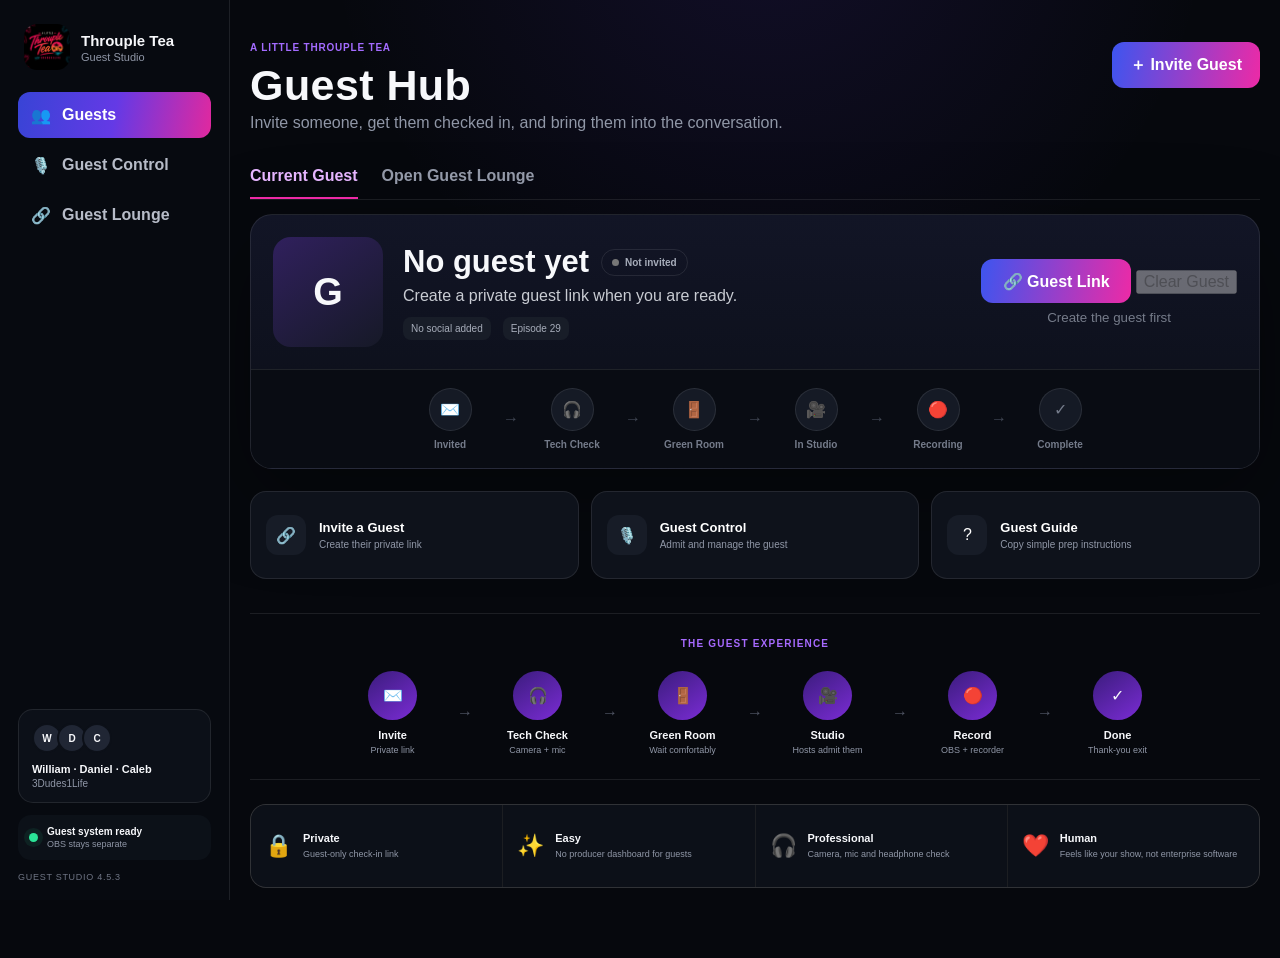
==== index.html @ 2299c1af "Add files via upload" ====
<!doctype html>
<html lang="en">
<head>
  <meta charset="utf-8">
  <meta name="viewport" content="width=device-width,initial-scale=1,viewport-fit=cover">
  <meta name="theme-color" content="#06080d">
  <meta name="robots" content="noindex,nofollow,noarchive">
  <title>Throuple Tea Guest Hub 4.5.3</title>
  <link rel="stylesheet" href="guest-hub.css?v=4.5.3">
</head>
<body>
  <main class="app-shell">
    <aside class="sidebar">
      <div class="brand">
        <img src="assets/podcast-artwork.jpg" alt="A Little Throuple Tea">
        <div><strong>Throuple Tea</strong><span>Guest Studio</span></div>
      </div>

      <nav>
        <button class="active" data-tab="guests"><span>👥</span>Guests</button>
        <a href="host.html" id="sidebarGuestControl"><span>🎙️</span>Guest Control</a>
        <a href="guest.html" target="_blank" rel="noopener"><span>🔗</span>Guest Lounge</a>
      </nav>

      <div class="sidebar-bottom">
        <div class="hosts">
          <div class="host-dots"><span>W</span><span>D</span><span>C</span></div>
          <strong>William · Daniel · Caleb</strong>
          <small>3Dudes1Life</small>
        </div>
        <div class="ready-chip"><i></i><span><b>Guest system ready</b><small>OBS stays separate</small></span></div>
        <div class="version">Guest Studio 4.5.3</div>
      </div>
    </aside>

    <section class="content">
      <header class="page-top">
        <div>
          <div class="eyebrow">A Little Throuple Tea</div>
          <h1>Guest Hub</h1>
          <p>Invite someone, get them checked in, and bring them into the conversation.</p>
        </div>
        <button class="primary" id="inviteGuest">＋ Invite Guest</button>
      </header>

      <div class="tabs">
        <button class="active">Current Guest</button>
        <button id="openGuestLounge">Open Guest Lounge</button>
      </div>

      <section class="guest-card" id="guestCard">
        <div class="guest-main">
          <div class="guest-avatar" id="guestAvatar">G</div>
          <div class="guest-copy">
            <div class="guest-headline">
              <h2 id="guestName">No guest yet</h2>
              <span class="status invited" id="guestStatus"><i></i>Not invited</span>
            </div>
            <p id="guestRole">Create a private guest link when you are ready.</p>
            <div class="guest-meta">
              <span id="guestSocial">No social added</span>
              <span id="episodeLabel">Episode —</span>
            </div>
          </div>
          <div class="guest-actions">
            <button class="gradient" id="copyGuestLink">🔗 Guest Link</button>
            <button class="clear-guest" id="clearGuest" disabled>Clear Guest</button>
            <small id="guestLinkHint">Create the guest first</small>
          </div>
        </div>

        <div class="journey">
          <div class="journey-step" data-step="invited"><i>✉️</i><b>Invited</b></div>
          <span>→</span>
          <div class="journey-step" data-step="tech"><i>🎧</i><b>Tech Check</b></div>
          <span>→</span>
          <div class="journey-step" data-step="waiting"><i>🚪</i><b>Green Room</b></div>
          <span>→</span>
          <div class="journey-step" data-step="admitted"><i>🎥</i><b>In Studio</b></div>
          <span>→</span>
          <div class="journey-step" data-step="recording"><i>🔴</i><b>Recording</b></div>
          <span>→</span>
          <div class="journey-step" data-step="complete"><i>✓</i><b>Complete</b></div>
        </div>
      </section>

      <section class="quick-grid">
        <button class="quick-card" id="quickInvite"><i>🔗</i><span><b>Invite a Guest</b><small>Create their private link</small></span></button>
        <a class="quick-card" href="host.html" id="quickGuestControl"><i>🎙️</i><span><b>Guest Control</b><small>Admit and manage the guest</small></span></a>
        <button class="quick-card" id="copyGuide"><i>?</i><span><b>Guest Guide</b><small>Copy simple prep instructions</small></span></button>
      </section>

      <section class="experience">
        <div class="section-title">The guest experience</div>
        <div class="experience-row">
          <div><i>✉️</i><b>Invite</b><span>Private link</span></div>
          <em>→</em>
          <div><i>🎧</i><b>Tech Check</b><span>Camera + mic</span></div>
          <em>→</em>
          <div><i>🚪</i><b>Green Room</b><span>Wait comfortably</span></div>
          <em>→</em>
          <div><i>🎥</i><b>Studio</b><span>Hosts admit them</span></div>
          <em>→</em>
          <div><i>🔴</i><b>Record</b><span>OBS + recorder</span></div>
          <em>→</em>
          <div><i>✓</i><b>Done</b><span>Thank-you exit</span></div>
        </div>
      </section>

      <section class="value-row">
        <div><i>🔒</i><span><b>Private</b><small>Guest-only check-in link</small></span></div>
        <div><i>✨</i><span><b>Easy</b><small>No producer dashboard for guests</small></span></div>
        <div><i>🎧</i><span><b>Professional</b><small>Camera, mic and headphone check</small></span></div>
        <div><i>❤️</i><span><b>Human</b><small>Feels like your show, not enterprise software</small></span></div>
      </section>
    </section>
  </main>

  <dialog id="inviteDialog">
    <form method="dialog" class="dialog-card" id="inviteForm">
      <div class="dialog-head">
        <div><div class="eyebrow">Private invitation</div><h2>Invite a guest</h2><p>This builds the link they will use for check-in.</p></div>
        <button class="icon-close" value="cancel" aria-label="Close">×</button>
      </div>
      <div class="form-grid">
        <label><span>Name</span><input id="inviteName" required></label>
        <label><span>Pronouns</span><input id="invitePronouns" placeholder="Optional"></label>
        <label><span>Title / what they do</span><input id="inviteTitle"></label>
        <label><span>Social handle</span><input id="inviteSocial" placeholder="@handle"></label>
        <label class="full"><span>What should we promote?</span><textarea id="invitePromo"></textarea></label>
        <label><span>Season</span><input id="inviteSeason"></label>
        <label><span>Episode</span><input id="inviteEpisode"></label>
        <label class="full"><span>Episode title</span><input id="inviteEpisodeTitle"></label>
      </div>
      <div class="dialog-actions">
        <button value="cancel">Cancel</button>
        <button class="primary" id="saveInvite" value="default">Create Guest Link</button>
      </div>
    </form>
  </dialog>

  <div class="toast" id="toast"></div>
  <script src="shared-state.js"></script><script src="live-guest-config.js?v=4.5.3"></script><script src="live-guest.js?v=4.5.3"></script>
  <script src="guest-hub.js?v=4.5.3"></script>
</body>
</html>
---- guest-hub.css ----
:root{
  --bg:#06080d;--panel:#0e121b;--panel2:#121725;--line:rgba(255,255,255,.09);
  --text:#f7f8fb;--muted:#9097a7;--pink:#ed2aa6;--purple:#693cf1;--teal:#5be1cf;--green:#2be497;--red:#ff6266
}
*{box-sizing:border-box}
html,body{margin:0;min-height:100%;background:var(--bg);color:var(--text);font-family:-apple-system,BlinkMacSystemFont,"SF Pro Display","Helvetica Neue",Arial,sans-serif}
button,a,input,textarea{font:inherit}
body{background:radial-gradient(circle at 60% -10%,rgba(105,60,241,.12),transparent 34%),#06080d}
.app-shell{display:grid;grid-template-columns:230px minmax(0,1fr);min-height:100vh}
.sidebar{position:sticky;top:0;height:100vh;padding:24px 18px 18px;border-right:1px solid var(--line);background:#070a10;display:flex;flex-direction:column}
.brand{display:flex;gap:11px;align-items:center;padding:0 6px 22px}.brand img{width:46px;height:46px;border-radius:13px}.brand strong,.brand span{display:block}.brand strong{font-size:15px}.brand span{margin-top:2px;color:var(--muted);font-size:11px}
nav{display:grid;gap:4px}nav a,nav button{display:flex;align-items:center;gap:11px;min-height:46px;padding:0 13px;border:0;border-radius:12px;background:none;color:#b7bcc8;text-decoration:none;text-align:left;font-weight:650;cursor:pointer}nav .active{background:linear-gradient(100deg,rgba(61,74,235,.9),rgba(105,60,241,.95),rgba(237,42,166,.95));color:#fff}
.sidebar-bottom{margin-top:auto;display:grid;gap:12px}.hosts{padding:13px;border:1px solid var(--line);border-radius:15px;background:#0c1018}.host-dots{display:flex;margin-bottom:10px}.host-dots span{display:grid;place-items:center;width:30px;height:30px;margin-right:-5px;border:2px solid #0c1018;border-radius:50%;background:#202634;font-size:10px;font-weight:800}.hosts strong,.hosts small{display:block}.hosts strong{font-size:11px}.hosts small{margin-top:3px;color:var(--muted);font-size:10px}.ready-chip{display:flex;gap:9px;align-items:center;padding:11px;border-radius:13px;background:#0c1118}.ready-chip i{width:9px;height:9px;border-radius:50%;background:var(--green);box-shadow:0 0 0 5px rgba(43,228,151,.08)}.ready-chip b,.ready-chip small{display:block}.ready-chip b{font-size:10px}.ready-chip small{margin-top:2px;color:var(--muted);font-size:9px}.version{color:#6f7584;font-size:9px;text-transform:uppercase;letter-spacing:.08em}
.content{width:min(1120px,calc(100% - 40px));margin:0 auto;padding:42px 0 70px}.page-top{display:flex;justify-content:space-between;gap:20px;align-items:flex-start}.eyebrow{color:#a36bff;font-size:10px;font-weight:900;letter-spacing:.08em;text-transform:uppercase}.page-top h1{margin:8px 0 4px;font-size:43px;letter-spacing:.01em}.page-top p{margin:0;color:var(--muted)}.primary,.gradient{border:0;border-radius:12px;background:linear-gradient(100deg,#3d55ef,#ed2aa6);color:white;font-weight:760;cursor:pointer}.page-top .primary{min-height:46px;padding:0 18px}
.tabs{display:flex;gap:24px;margin:35px 0 14px;border-bottom:1px solid var(--line)}.tabs button{padding:0 0 12px;border:0;border-bottom:2px solid transparent;background:none;color:#9399a8;font-weight:680}.tabs button.active{border-color:var(--pink);color:#e6b5ff}
.guest-card{border:1px solid var(--line);border-radius:22px;background:linear-gradient(180deg,#121526,#0b0e17);box-shadow:0 28px 90px rgba(0,0,0,.35);overflow:hidden}.guest-main{display:grid;grid-template-columns:110px minmax(0,1fr) auto;gap:20px;align-items:center;padding:22px}.guest-avatar{display:grid;place-items:center;width:110px;height:110px;border-radius:18px;background:linear-gradient(145deg,#30205d,#161927);font-size:38px;font-weight:800}.guest-headline{display:flex;gap:12px;align-items:center}.guest-headline h2{margin:0;font-size:31px}.status{display:inline-flex;gap:6px;align-items:center;padding:7px 10px;border:1px solid var(--line);border-radius:999px;font-size:10px;font-weight:800;color:#a7adba}.status i{width:7px;height:7px;border-radius:50%;background:#777}.status.ready i,.status.waiting i,.status.admitted i{background:var(--green)}.status.recording i{background:var(--red)}.guest-copy p{margin:7px 0 12px;color:#c9ccd3}.guest-meta{display:flex;gap:12px;flex-wrap:wrap}.guest-meta span{padding:6px 8px;border-radius:8px;background:#181d28;color:#a7adba;font-size:10px}.guest-actions{text-align:center}.guest-actions .gradient{min-width:150px;min-height:44px;padding:0 15px}.guest-actions small{display:block;margin-top:7px;color:#767c8a}
.journey{display:flex;align-items:center;justify-content:center;gap:9px;padding:18px 16px;border-top:1px solid var(--line);background:#090c13}.journey-step{min-width:88px;text-align:center;color:#747b8a}.journey-step i,.journey-step b{display:block}.journey-step i{display:grid;place-items:center;width:43px;height:43px;margin:0 auto 8px;border:1px solid var(--line);border-radius:50%;background:#151a25;font-style:normal}.journey-step b{font-size:10px}.journey-step.active{color:white}.journey-step.active i{border-color:#c438ef;background:rgba(196,56,239,.13);box-shadow:0 0 25px rgba(196,56,239,.18)}.journey-step.done{color:#ac72ee}.journey>span{color:#424855}
.quick-grid{display:grid;grid-template-columns:repeat(3,1fr);gap:12px;margin-top:22px}.quick-card{display:flex;gap:13px;align-items:center;min-height:88px;padding:15px;border:1px solid var(--line);border-radius:16px;background:#0e121b;color:white;text-decoration:none;text-align:left;cursor:pointer}.quick-card i{display:grid;place-items:center;width:40px;height:40px;border-radius:12px;background:#171c27;font-style:normal}.quick-card b,.quick-card small{display:block}.quick-card b{font-size:13px}.quick-card small{margin-top:4px;color:var(--muted);font-size:10px}
.experience{margin-top:34px;padding:24px 14px;border-top:1px solid var(--line);border-bottom:1px solid var(--line)}.section-title{text-align:center;color:#a76aff;font-size:10px;font-weight:900;letter-spacing:.12em;text-transform:uppercase}.experience-row{display:flex;align-items:center;justify-content:center;gap:12px;margin-top:22px}.experience-row>div{min-width:105px;text-align:center}.experience-row i{display:grid;place-items:center;width:49px;height:49px;margin:0 auto 9px;border-radius:50%;background:linear-gradient(145deg,#3b1c7d,#7a2cd4);font-style:normal}.experience-row b,.experience-row span{display:block}.experience-row b{font-size:11px}.experience-row span{margin-top:4px;color:var(--muted);font-size:9px}.experience-row em{color:#515665;font-style:normal}
.value-row{display:grid;grid-template-columns:repeat(4,1fr);gap:1px;margin-top:24px;border:1px solid var(--line);border-radius:16px;overflow:hidden;background:var(--line)}.value-row>div{display:flex;gap:11px;align-items:center;min-height:82px;padding:14px;background:#0c1018}.value-row i{font-style:normal;font-size:22px}.value-row b,.value-row small{display:block}.value-row b{font-size:11px}.value-row small{margin-top:4px;color:var(--muted);font-size:9px;line-height:1.4}
dialog{width:min(700px,calc(100% - 24px));padding:0;border:1px solid var(--line);border-radius:20px;background:#0d1119;color:white;box-shadow:0 40px 130px rgba(0,0,0,.65)}dialog::backdrop{background:rgba(0,0,0,.72);backdrop-filter:blur(14px)}.dialog-card{padding:22px}.dialog-head{display:flex;justify-content:space-between}.dialog-head h2{margin:7px 0 4px;font-size:26px}.dialog-head p{margin:0;color:var(--muted);font-size:11px}.icon-close{width:36px;height:36px;border:1px solid var(--line);border-radius:50%;background:#171b24;color:white}.form-grid{display:grid;grid-template-columns:1fr 1fr;gap:12px;margin-top:20px}.form-grid label{display:grid;gap:6px}.form-grid span{color:#969cab;font-size:9px;font-weight:800;text-transform:uppercase}.form-grid input,.form-grid textarea{width:100%;padding:11px;border:1px solid var(--line);border-radius:11px;background:#080b11;color:white}.form-grid textarea{min-height:78px}.form-grid .full{grid-column:1/-1}.dialog-actions{display:flex;justify-content:flex-end;gap:8px;margin-top:18px}.dialog-actions button{min-height:40px;padding:0 14px;border:1px solid var(--line);border-radius:10px;background:#181d27;color:white}.dialog-actions .primary{border:0}
.toast{position:fixed;right:18px;bottom:18px;padding:11px 13px;border-radius:12px;background:white;color:#111;font-size:11px;font-weight:800;opacity:0;transform:translateY(8px);transition:.2s}.toast.show{opacity:1;transform:none}
@media(max-width:900px){.app-shell{grid-template-columns:1fr}.sidebar{position:static;width:100%;height:auto;display:block}.sidebar nav{display:flex;overflow:auto}.sidebar-bottom{display:none}.content{width:min(100% - 24px,1120px);padding-top:24px}.guest-main{grid-template-columns:80px 1fr}.guest-avatar{width:80px;height:80px}.guest-actions{grid-column:1/-1}.journey{overflow:auto;justify-content:flex-start}.quick-grid,.value-row{grid-template-columns:1fr 1fr}.experience-row{overflow:auto;justify-content:flex-start}}
@media(max-width:560px){.page-top{flex-direction:column}.page-top h1{font-size:36px}.guest-main{grid-template-columns:1fr;text-align:center}.guest-avatar{margin:auto}.guest-headline{justify-content:center;flex-wrap:wrap}.guest-meta{justify-content:center}.quick-grid,.value-row,.form-grid{grid-template-columns:1fr}.form-grid .full{grid-column:auto}}
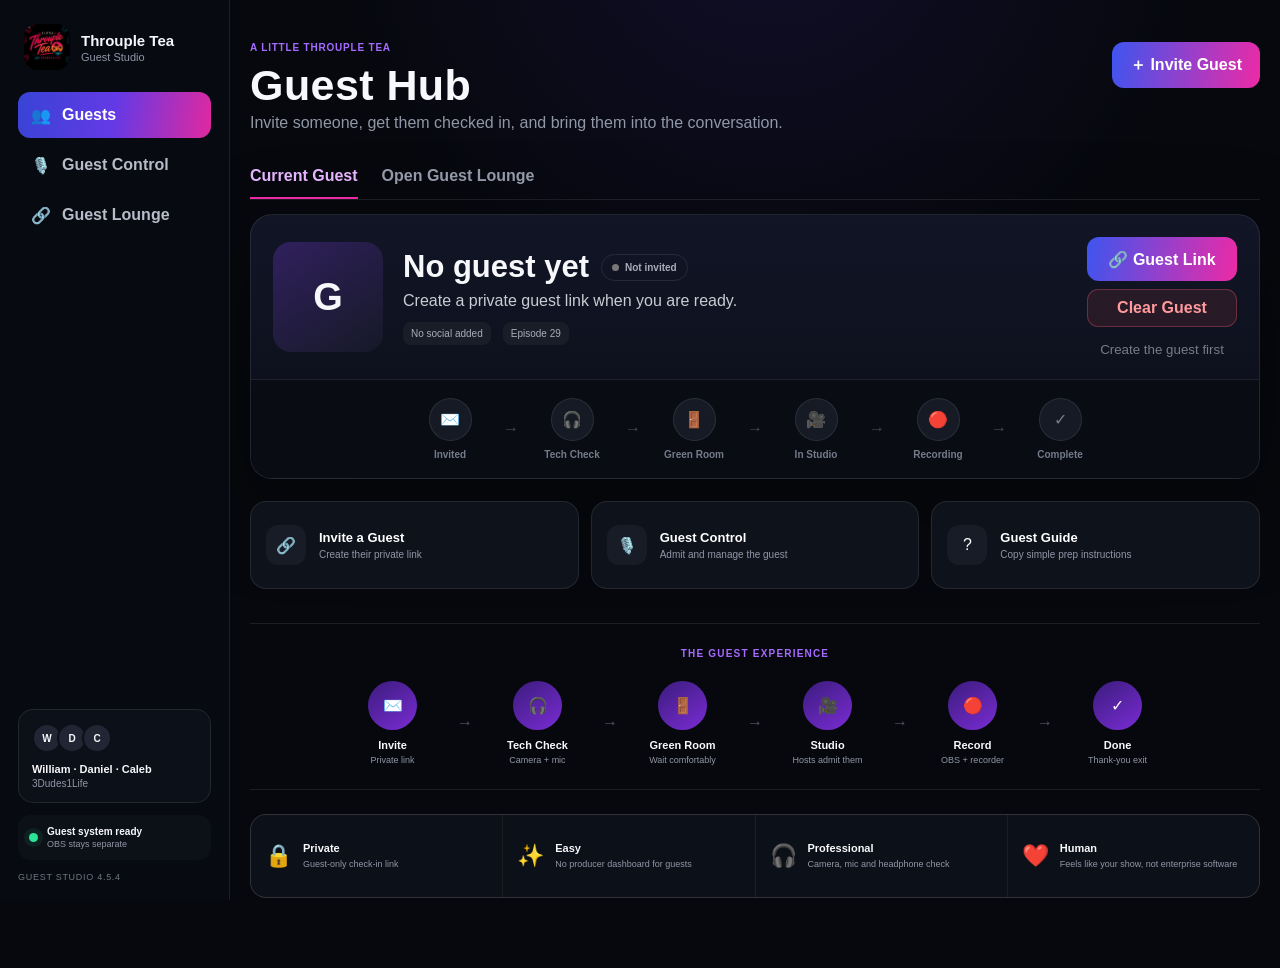
==== commit 3f8c2aef: "Add files via upload" ====
--- a/index.html
+++ b/index.html
@@ -5,8 +5,8 @@
   <meta name="viewport" content="width=device-width,initial-scale=1,viewport-fit=cover">
   <meta name="theme-color" content="#06080d">
   <meta name="robots" content="noindex,nofollow,noarchive">
-  <title>Throuple Tea Guest Hub 4.5.3</title>
-  <link rel="stylesheet" href="guest-hub.css?v=4.5.3">
+  <title>Throuple Tea Guest Hub 4.5.4</title>
+  <link rel="stylesheet" href="guest-hub.css?v=4.5.4">
 </head>
 <body>
   <main class="app-shell">
@@ -29,7 +29,7 @@
           <small>3Dudes1Life</small>
         </div>
         <div class="ready-chip"><i></i><span><b>Guest system ready</b><small>OBS stays separate</small></span></div>
-        <div class="version">Guest Studio 4.5.3</div>
+        <div class="version">Guest Studio 4.5.4</div>
       </div>
     </aside>
 
@@ -64,7 +64,7 @@
           </div>
           <div class="guest-actions">
             <button class="gradient" id="copyGuestLink">🔗 Guest Link</button>
-            <button class="clear-guest" id="clearGuest" disabled>Clear Guest</button>
+            <button class="clear-guest" id="clearGuest">Clear Guest</button>
             <small id="guestLinkHint">Create the guest first</small>
           </div>
         </div>
@@ -141,6 +141,6 @@
 
   <div class="toast" id="toast"></div>
   <script src="shared-state.js"></script><script src="live-guest-config.js?v=4.5.3"></script><script src="live-guest.js?v=4.5.3"></script>
-  <script src="guest-hub.js?v=4.5.3"></script>
+  <script src="guest-hub.js?v=4.5.4"></script>
 </body>
 </html>
--- a/guest-hub.css
+++ b/guest-hub.css
@@ -23,3 +23,39 @@
 .toast{position:fixed;right:18px;bottom:18px;padding:11px 13px;border-radius:12px;background:white;color:#111;font-size:11px;font-weight:800;opacity:0;transform:translateY(8px);transition:.2s}.toast.show{opacity:1;transform:none}
 @media(max-width:900px){.app-shell{grid-template-columns:1fr}.sidebar{position:static;width:100%;height:auto;display:block}.sidebar nav{display:flex;overflow:auto}.sidebar-bottom{display:none}.content{width:min(100% - 24px,1120px);padding-top:24px}.guest-main{grid-template-columns:80px 1fr}.guest-avatar{width:80px;height:80px}.guest-actions{grid-column:1/-1}.journey{overflow:auto;justify-content:flex-start}.quick-grid,.value-row{grid-template-columns:1fr 1fr}.experience-row{overflow:auto;justify-content:flex-start}}
 @media(max-width:560px){.page-top{flex-direction:column}.page-top h1{font-size:36px}.guest-main{grid-template-columns:1fr;text-align:center}.guest-avatar{margin:auto}.guest-headline{justify-content:center;flex-wrap:wrap}.guest-meta{justify-content:center}.quick-grid,.value-row,.form-grid{grid-template-columns:1fr}.form-grid .full{grid-column:auto}}
+
+.guest-actions{
+  display:grid;
+  gap:8px;
+  justify-items:stretch;
+}
+.guest-actions .clear-guest{
+  min-width:150px;
+  min-height:38px;
+  padding:0 14px;
+  border:1px solid rgba(255,98,102,.22);
+  border-radius:11px;
+  background:rgba(255,98,102,.07);
+  color:#ff9a9d;
+  font-weight:740;
+  cursor:pointer;
+}
+.guest-actions .clear-guest:hover:not(:disabled){
+  background:rgba(255,98,102,.13);
+}
+.guest-actions .clear-guest:disabled{
+  opacity:.35;
+  cursor:not-allowed;
+}
+
+/* 4.5.4 Clear Guest reliability */
+.guest-actions .clear-guest{
+  opacity:1!important;
+  cursor:pointer!important;
+  color:#ff9a9d!important;
+  border-color:rgba(255,98,102,.30)!important;
+  background:rgba(255,98,102,.10)!important;
+}
+.guest-actions .clear-guest:hover{
+  background:rgba(255,98,102,.18)!important;
+}
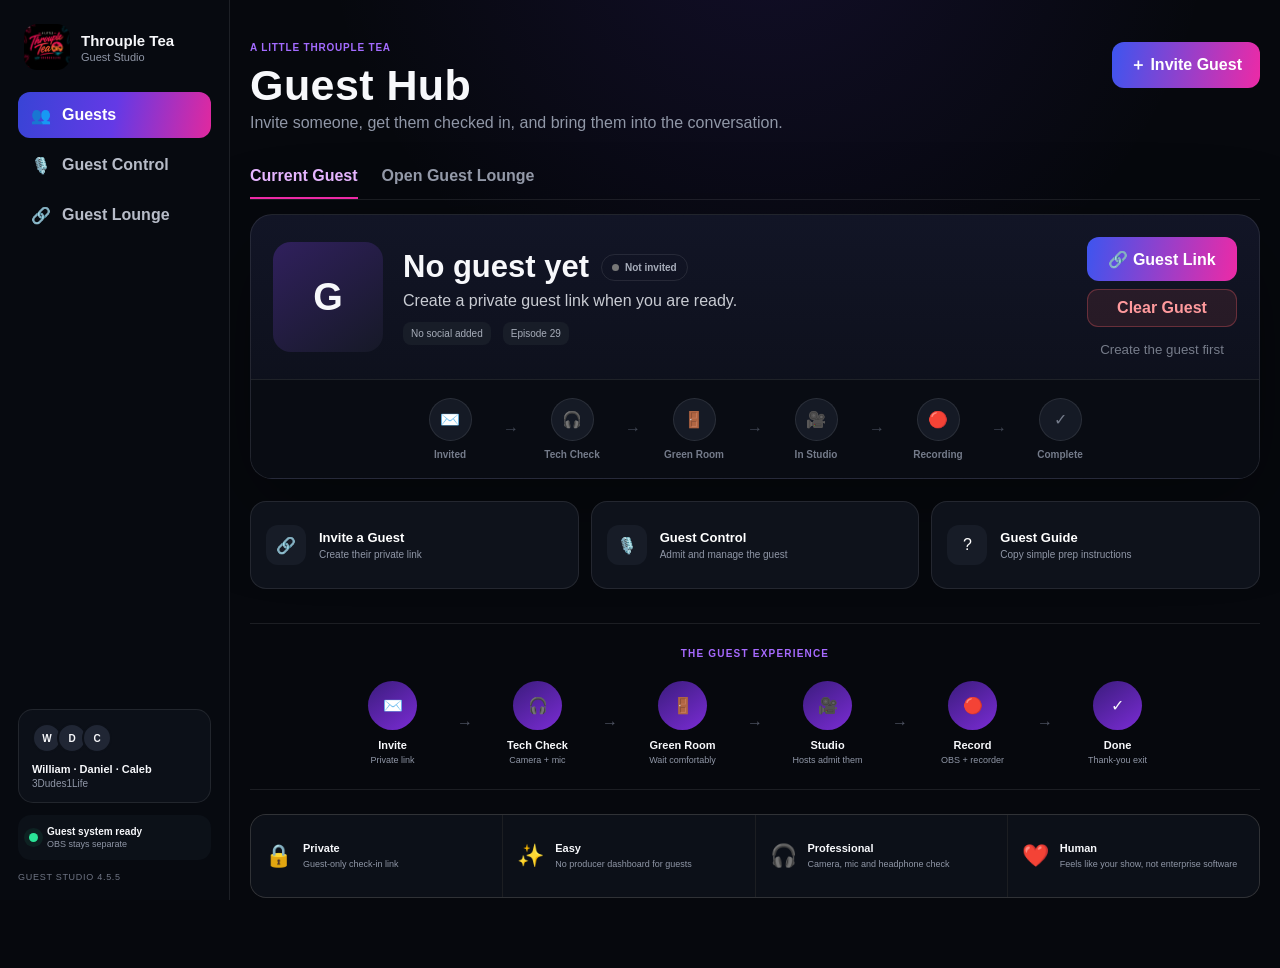
==== commit c1ee3f00: "Add files via upload" ====
--- a/index.html
+++ b/index.html
@@ -5,8 +5,8 @@
   <meta name="viewport" content="width=device-width,initial-scale=1,viewport-fit=cover">
   <meta name="theme-color" content="#06080d">
   <meta name="robots" content="noindex,nofollow,noarchive">
-  <title>Throuple Tea Guest Hub 4.5.4</title>
-  <link rel="stylesheet" href="guest-hub.css?v=4.5.4">
+  <title>Throuple Tea Guest Hub 4.5.5</title>
+  <link rel="stylesheet" href="guest-hub.css?v=4.5.5">
 </head>
 <body>
   <main class="app-shell">
@@ -29,7 +29,7 @@
           <small>3Dudes1Life</small>
         </div>
         <div class="ready-chip"><i></i><span><b>Guest system ready</b><small>OBS stays separate</small></span></div>
-        <div class="version">Guest Studio 4.5.4</div>
+        <div class="version">Guest Studio 4.5.5</div>
       </div>
     </aside>
 
@@ -47,6 +47,16 @@
         <button class="active">Current Guest</button>
         <button id="openGuestLounge">Open Guest Lounge</button>
       </div>
+
+      <button class="green-room-alert" id="greenRoomAlert" hidden>
+        <span class="green-room-beacon"><i></i><i></i><i></i></span>
+        <span class="green-room-alert-copy">
+          <small>Guest waiting</small>
+          <strong id="greenRoomAlertName">Your guest is in the Green Room</strong>
+          <em>Open Guest Control now</em>
+        </span>
+        <span class="green-room-arrow">→</span>
+      </button>
 
       <section class="guest-card" id="guestCard">
         <div class="guest-main">
@@ -86,7 +96,7 @@
 
       <section class="quick-grid">
         <button class="quick-card" id="quickInvite"><i>🔗</i><span><b>Invite a Guest</b><small>Create their private link</small></span></button>
-        <a class="quick-card" href="host.html" id="quickGuestControl"><i>🎙️</i><span><b>Guest Control</b><small>Admit and manage the guest</small></span></a>
+        <a class="quick-card guest-control-card-link" href="host.html" id="quickGuestControl"><i>🎙️</i><span><b>Guest Control</b><small>Admit and manage the guest</small></span><mark id="guestWaitingBadge" hidden>WAITING</mark></a>
         <button class="quick-card" id="copyGuide"><i>?</i><span><b>Guest Guide</b><small>Copy simple prep instructions</small></span></button>
       </section>
 
@@ -141,6 +151,6 @@
 
   <div class="toast" id="toast"></div>
   <script src="shared-state.js"></script><script src="live-guest-config.js?v=4.5.3"></script><script src="live-guest.js?v=4.5.3"></script>
-  <script src="guest-hub.js?v=4.5.4"></script>
+  <script src="guest-hub.js?v=4.5.5"></script>
 </body>
 </html>
--- a/guest-hub.css
+++ b/guest-hub.css
@@ -59,3 +59,98 @@
 .guest-actions .clear-guest:hover{
   background:rgba(255,98,102,.18)!important;
 }
+
+/* 4.5.5 — Green Room live alert */
+.green-room-alert{
+  width:100%;
+  display:grid;
+  grid-template-columns:auto 1fr auto;
+  align-items:center;
+  gap:14px;
+  margin:0 0 14px;
+  padding:14px 16px;
+  border:1px solid rgba(43,228,151,.34);
+  border-radius:16px;
+  background:
+    linear-gradient(110deg,rgba(43,228,151,.13),rgba(93,227,207,.08)),
+    #0c1218;
+  color:white;
+  text-align:left;
+  cursor:pointer;
+  box-shadow:0 0 0 1px rgba(43,228,151,.04),0 16px 45px rgba(43,228,151,.08);
+  animation:greenRoomGlow 1.4s ease-in-out infinite;
+}
+.green-room-alert[hidden]{display:none!important}
+.green-room-beacon{
+  position:relative;
+  display:grid;
+  place-items:center;
+  width:42px;
+  height:42px;
+}
+.green-room-beacon i{
+  position:absolute;
+  width:13px;
+  height:13px;
+  border-radius:50%;
+  background:#2be497;
+}
+.green-room-beacon i:nth-child(2){
+  width:27px;height:27px;background:rgba(43,228,151,.12);
+  animation:greenRoomPulse 1.2s ease-out infinite;
+}
+.green-room-beacon i:nth-child(3){
+  width:42px;height:42px;background:rgba(43,228,151,.05);
+  animation:greenRoomPulse 1.2s .18s ease-out infinite;
+}
+.green-room-alert-copy small,
+.green-room-alert-copy strong,
+.green-room-alert-copy em{display:block}
+.green-room-alert-copy small{
+  color:#6ff2bc;
+  font-size:9px;
+  font-weight:900;
+  letter-spacing:.10em;
+  text-transform:uppercase;
+}
+.green-room-alert-copy strong{
+  margin-top:3px;
+  font-size:15px;
+}
+.green-room-alert-copy em{
+  margin-top:3px;
+  color:#98a4af;
+  font-size:10px;
+  font-style:normal;
+}
+.green-room-arrow{
+  font-size:25px;
+  color:#62ebb6;
+}
+.guest-control-card-link{
+  position:relative;
+}
+.guest-control-card-link mark{
+  margin-left:auto;
+  padding:5px 7px;
+  border-radius:999px;
+  background:#2be497;
+  color:#06110f;
+  font-size:8px;
+  font-weight:950;
+  letter-spacing:.08em;
+  animation:guestBadgeBlink 1s step-end infinite;
+}
+.guest-control-card-link mark[hidden]{display:none!important}
+.guest-control-card-link.guest-waiting-now{
+  border-color:rgba(43,228,151,.42);
+  box-shadow:0 0 0 1px rgba(43,228,151,.06),0 0 30px rgba(43,228,151,.08);
+}
+@keyframes greenRoomPulse{
+  0%{transform:scale(.55);opacity:.9}
+  100%{transform:scale(1.15);opacity:0}
+}
+@keyframes greenRoomGlow{
+  50%{border-color:rgba(43,228,151,.68);box-shadow:0 0 0 1px rgba(43,228,151,.08),0 0 32px rgba(43,228,151,.13)}
+}
+@keyframes guestBadgeBlink{50%{opacity:.45}}
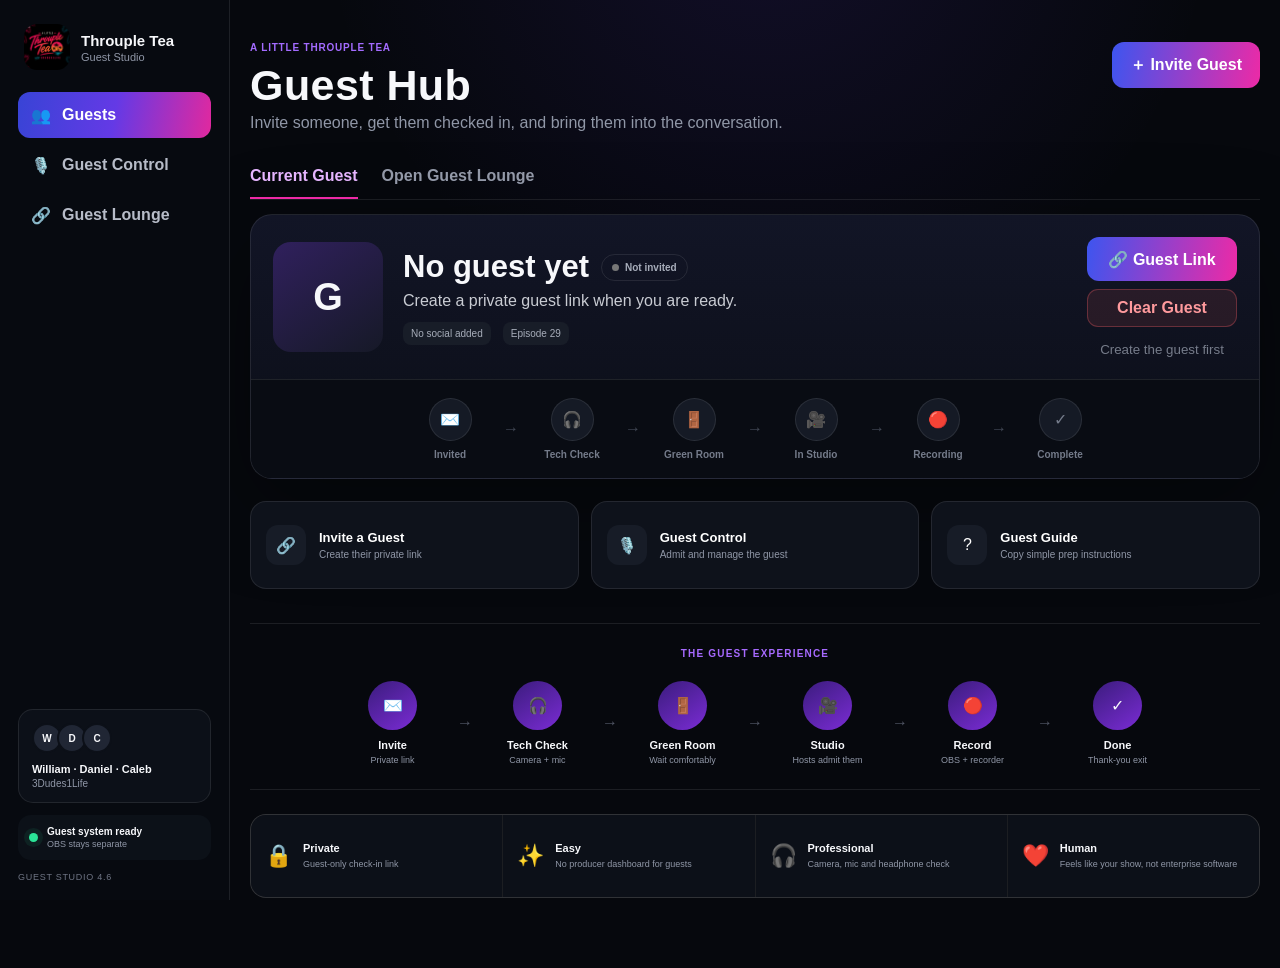
==== commit d2b2f029: "Add files via upload" ====
--- a/index.html
+++ b/index.html
@@ -5,8 +5,8 @@
   <meta name="viewport" content="width=device-width,initial-scale=1,viewport-fit=cover">
   <meta name="theme-color" content="#06080d">
   <meta name="robots" content="noindex,nofollow,noarchive">
-  <title>Throuple Tea Guest Hub 4.5.5</title>
-  <link rel="stylesheet" href="guest-hub.css?v=4.5.5">
+  <title>Throuple Tea Guest Hub 4.6</title>
+  <link rel="stylesheet" href="guest-hub.css?v=4.6">
 </head>
 <body>
   <main class="app-shell">
@@ -29,7 +29,7 @@
           <small>3Dudes1Life</small>
         </div>
         <div class="ready-chip"><i></i><span><b>Guest system ready</b><small>OBS stays separate</small></span></div>
-        <div class="version">Guest Studio 4.5.5</div>
+        <div class="version">Guest Studio 4.6</div>
       </div>
     </aside>
 
@@ -151,6 +151,6 @@
 
   <div class="toast" id="toast"></div>
   <script src="shared-state.js"></script><script src="live-guest-config.js?v=4.5.3"></script><script src="live-guest.js?v=4.5.3"></script>
-  <script src="guest-hub.js?v=4.5.5"></script>
+  <script src="guest-hub.js?v=4.6"></script>
 </body>
 </html>
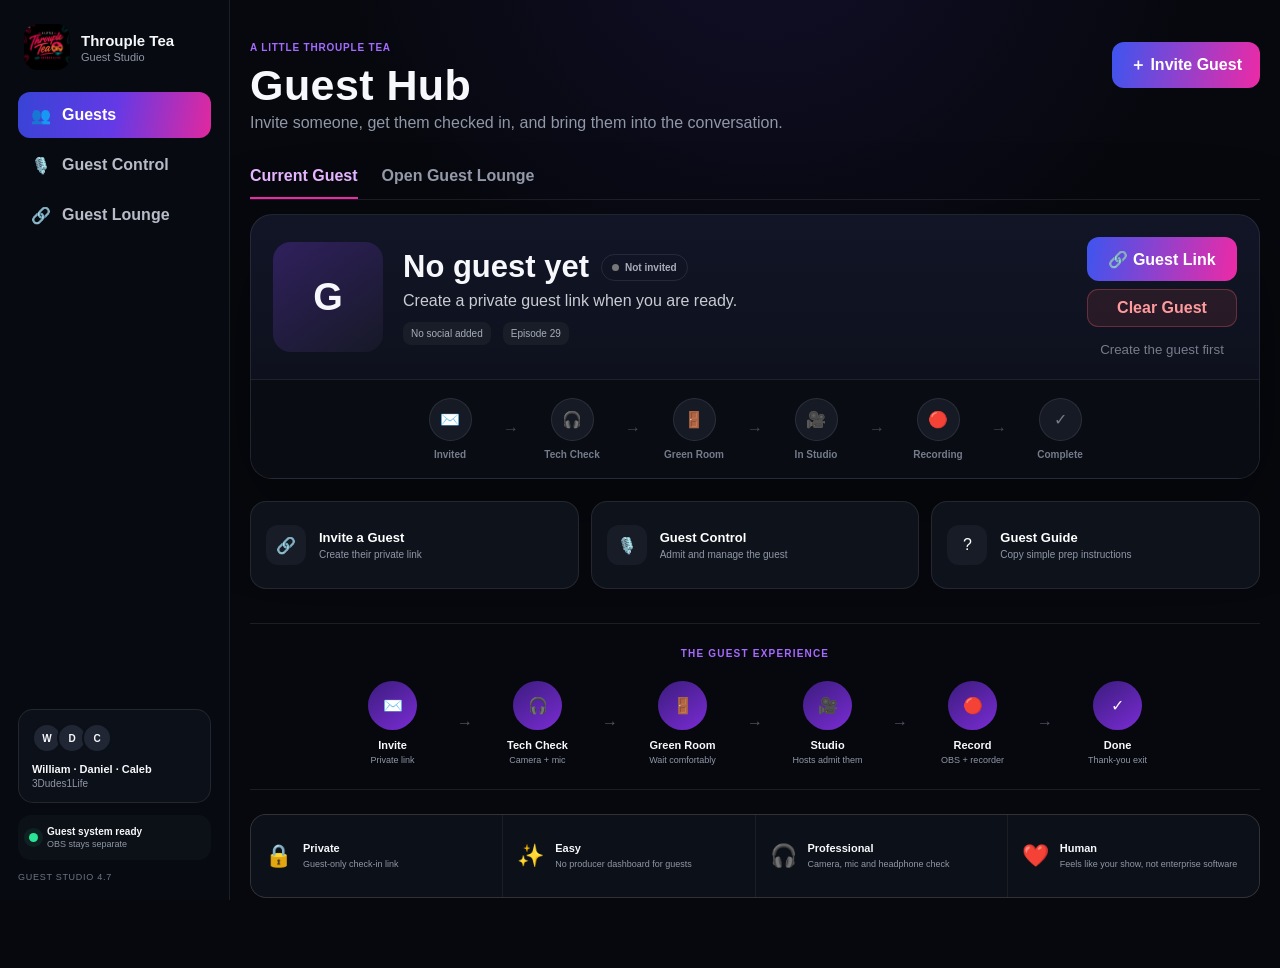
==== commit dbd91083: "Add files via upload" ====
--- a/index.html
+++ b/index.html
@@ -5,8 +5,8 @@
   <meta name="viewport" content="width=device-width,initial-scale=1,viewport-fit=cover">
   <meta name="theme-color" content="#06080d">
   <meta name="robots" content="noindex,nofollow,noarchive">
-  <title>Throuple Tea Guest Hub 4.6</title>
-  <link rel="stylesheet" href="guest-hub.css?v=4.6">
+  <title>Throuple Tea Guest Hub 4.7</title>
+  <link rel="stylesheet" href="guest-hub.css?v=4.7">
 </head>
 <body>
   <main class="app-shell">
@@ -29,7 +29,7 @@
           <small>3Dudes1Life</small>
         </div>
         <div class="ready-chip"><i></i><span><b>Guest system ready</b><small>OBS stays separate</small></span></div>
-        <div class="version">Guest Studio 4.6</div>
+        <div class="version">Guest Studio 4.7</div>
       </div>
     </aside>
 
@@ -151,6 +151,6 @@
 
   <div class="toast" id="toast"></div>
   <script src="shared-state.js"></script><script src="live-guest-config.js?v=4.5.3"></script><script src="live-guest.js?v=4.5.3"></script>
-  <script src="guest-hub.js?v=4.6"></script>
+  <script src="guest-hub.js?v=4.7"></script>
 </body>
 </html>
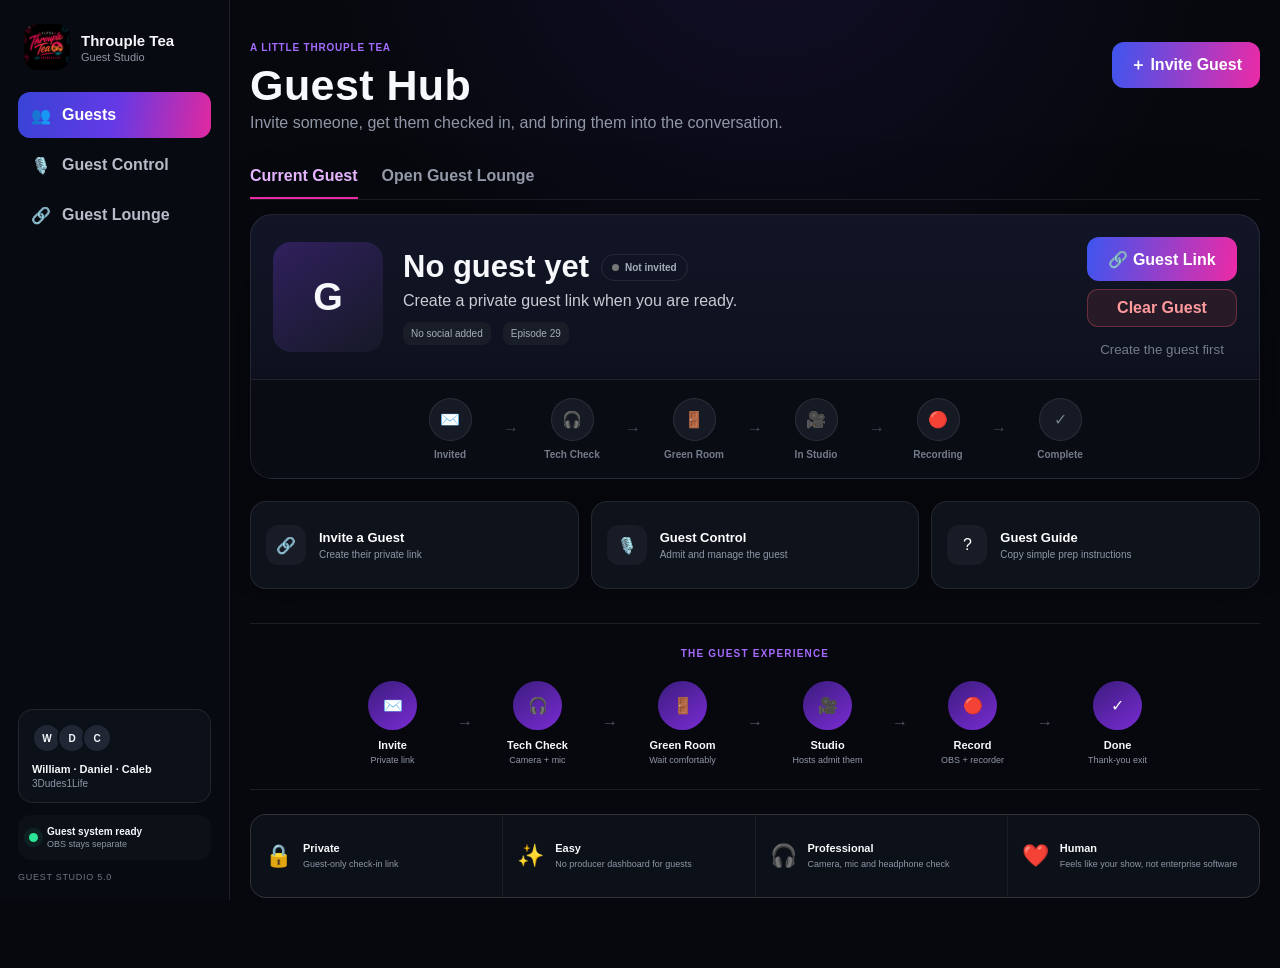
==== commit 1cade055: "Add files via upload" ====
--- a/index.html
+++ b/index.html
@@ -5,8 +5,8 @@
   <meta name="viewport" content="width=device-width,initial-scale=1,viewport-fit=cover">
   <meta name="theme-color" content="#06080d">
   <meta name="robots" content="noindex,nofollow,noarchive">
-  <title>Throuple Tea Guest Hub 4.7</title>
-  <link rel="stylesheet" href="guest-hub.css?v=4.7">
+  <title>Throuple Tea Guest Hub 5.0</title>
+  <link rel="stylesheet" href="guest-hub.css?v=5.0">
 </head>
 <body>
   <main class="app-shell">
@@ -29,7 +29,7 @@
           <small>3Dudes1Life</small>
         </div>
         <div class="ready-chip"><i></i><span><b>Guest system ready</b><small>OBS stays separate</small></span></div>
-        <div class="version">Guest Studio 4.7</div>
+        <div class="version">Guest Studio 5.0</div>
       </div>
     </aside>
 
@@ -151,6 +151,6 @@
 
   <div class="toast" id="toast"></div>
   <script src="shared-state.js"></script><script src="live-guest-config.js?v=4.5.3"></script><script src="live-guest.js?v=4.5.3"></script>
-  <script src="guest-hub.js?v=4.7"></script>
+  <script src="guest-hub.js?v=5.0"></script>
 </body>
 </html>
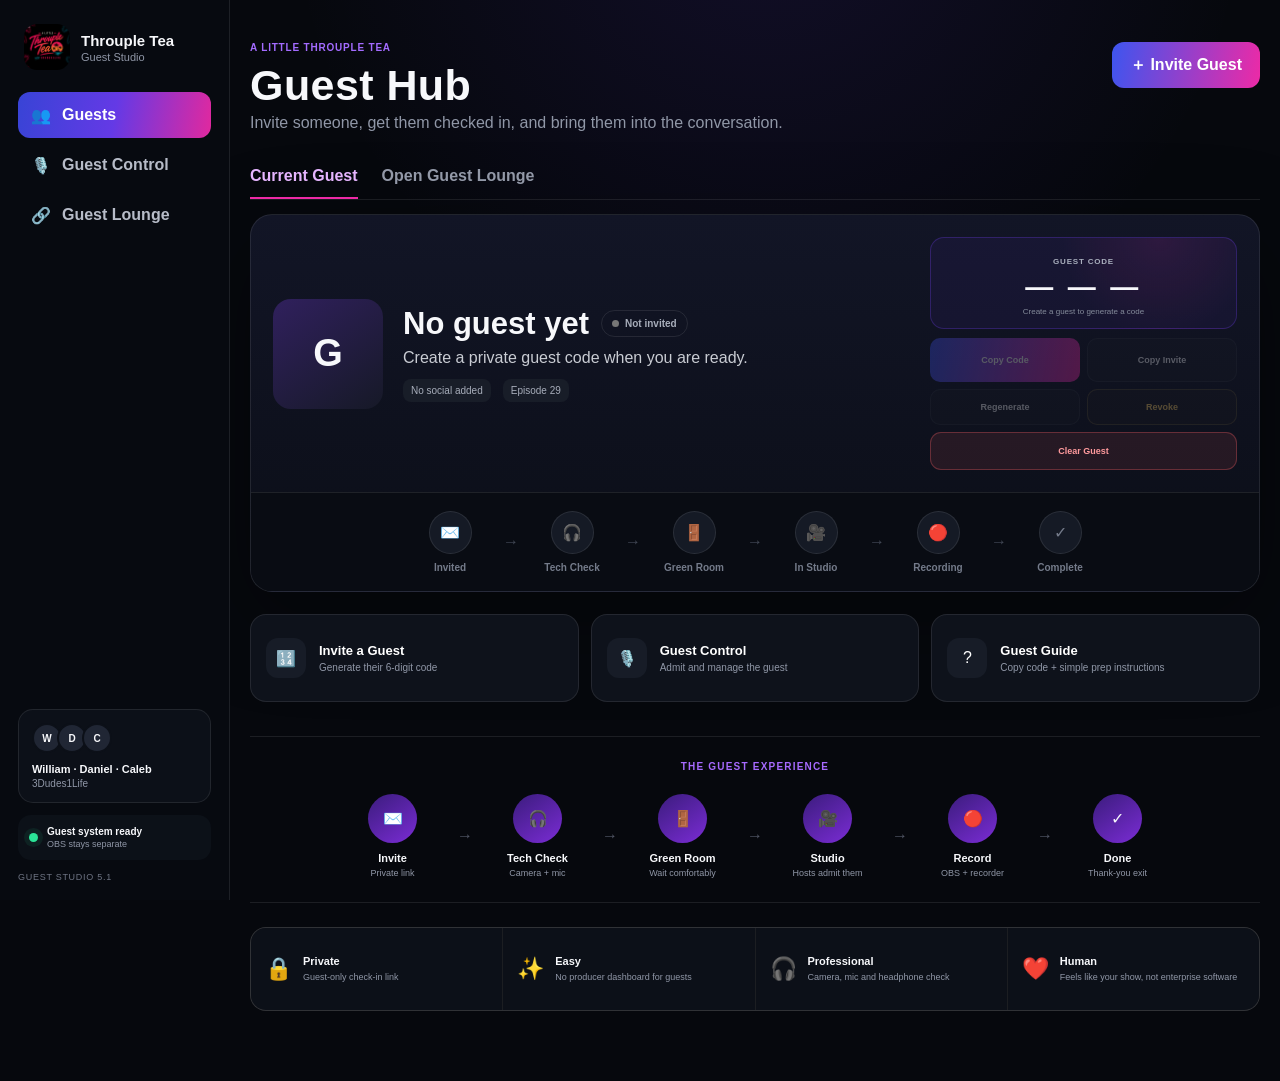
==== commit 616d1820: "Add files via upload" ====
--- a/index.html
+++ b/index.html
@@ -5,8 +5,8 @@
   <meta name="viewport" content="width=device-width,initial-scale=1,viewport-fit=cover">
   <meta name="theme-color" content="#06080d">
   <meta name="robots" content="noindex,nofollow,noarchive">
-  <title>Throuple Tea Guest Hub 5.0</title>
-  <link rel="stylesheet" href="guest-hub.css?v=5.0">
+  <title>Throuple Tea Guest Hub 5.1</title>
+  <link rel="stylesheet" href="guest-hub.css?v=5.1">
 </head>
 <body>
   <main class="app-shell">
@@ -29,7 +29,7 @@
           <small>3Dudes1Life</small>
         </div>
         <div class="ready-chip"><i></i><span><b>Guest system ready</b><small>OBS stays separate</small></span></div>
-        <div class="version">Guest Studio 5.0</div>
+        <div class="version">Guest Studio 5.1</div>
       </div>
     </aside>
 
@@ -72,10 +72,19 @@
               <span id="episodeLabel">Episode —</span>
             </div>
           </div>
-          <div class="guest-actions">
-            <button class="gradient" id="copyGuestLink">🔗 Guest Link</button>
-            <button class="clear-guest" id="clearGuest">Clear Guest</button>
-            <small id="guestLinkHint">Create the guest first</small>
+          <div class="guest-actions code-actions">
+            <div class="guest-code-card" id="guestCodeCard">
+              <small>Guest Code</small>
+              <strong id="guestCodeValue">— — —</strong>
+              <span id="guestCodeExpiry">Create a guest to generate a code</span>
+            </div>
+            <div class="code-button-grid">
+              <button class="gradient" id="copyGuestCode" disabled>Copy Code</button>
+              <button id="copyGuestInvite" disabled>Copy Invite</button>
+              <button id="regenerateGuestCode" disabled>Regenerate</button>
+              <button class="revoke-code" id="revokeGuestCode" disabled>Revoke</button>
+              <button class="clear-guest" id="clearGuest">Clear Guest</button>
+            </div>
           </div>
         </div>
 
@@ -95,9 +104,9 @@
       </section>
 
       <section class="quick-grid">
-        <button class="quick-card" id="quickInvite"><i>🔗</i><span><b>Invite a Guest</b><small>Create their private link</small></span></button>
+        <button class="quick-card" id="quickInvite"><i>🔢</i><span><b>Invite a Guest</b><small>Generate their 6-digit code</small></span></button>
         <a class="quick-card guest-control-card-link" href="host.html" id="quickGuestControl"><i>🎙️</i><span><b>Guest Control</b><small>Admit and manage the guest</small></span><mark id="guestWaitingBadge" hidden>WAITING</mark></a>
-        <button class="quick-card" id="copyGuide"><i>?</i><span><b>Guest Guide</b><small>Copy simple prep instructions</small></span></button>
+        <button class="quick-card" id="copyGuide"><i>?</i><span><b>Guest Guide</b><small>Copy code + simple prep instructions</small></span></button>
       </section>
 
       <section class="experience">
@@ -151,6 +160,6 @@
 
   <div class="toast" id="toast"></div>
   <script src="shared-state.js"></script><script src="live-guest-config.js?v=4.5.3"></script><script src="live-guest.js?v=4.5.3"></script>
-  <script src="guest-hub.js?v=5.0"></script>
+  <script src="guest-hub.js?v=5.1"></script>
 </body>
 </html>
--- a/guest-hub.css
+++ b/guest-hub.css
@@ -154,3 +154,81 @@
   50%{border-color:rgba(43,228,151,.68);box-shadow:0 0 0 1px rgba(43,228,151,.08),0 0 32px rgba(43,228,151,.13)}
 }
 @keyframes guestBadgeBlink{50%{opacity:.45}}
+
+/* =========================================================
+   5.1 — Guest Codes
+   ========================================================= */
+.code-actions{
+  min-width:230px;
+  display:grid;
+  gap:9px;
+}
+.guest-code-card{
+  padding:12px 13px;
+  border:1px solid rgba(112,61,242,.28);
+  border-radius:14px;
+  background:
+    radial-gradient(circle at 75% 0,rgba(237,42,166,.10),transparent 40%),
+    rgba(112,61,242,.07);
+  text-align:center;
+}
+.guest-code-card small,.guest-code-card strong,.guest-code-card span{display:block}
+.guest-code-card small{
+  color:#a9afbd;
+  font-size:8px;
+  font-weight:900;
+  letter-spacing:.10em;
+  text-transform:uppercase;
+}
+.guest-code-card strong{
+  margin-top:5px;
+  font-variant-numeric:tabular-nums;
+  font-size:28px;
+  letter-spacing:.12em;
+}
+.guest-code-card span{
+  margin-top:4px;
+  color:#858c9b;
+  font-size:8px;
+}
+.guest-code-card.live{
+  border-color:rgba(43,228,151,.34);
+  box-shadow:0 0 0 1px rgba(43,228,151,.04);
+}
+.guest-code-card.live strong{color:#6af0b7}
+.guest-code-card.revoked strong{color:#ff8588}
+.code-button-grid{
+  display:grid;
+  grid-template-columns:1fr 1fr;
+  gap:7px;
+}
+.code-button-grid button{
+  min-height:36px;
+  padding:0 9px;
+  border:1px solid var(--line);
+  border-radius:10px;
+  background:#171c26;
+  color:white;
+  font-size:9px;
+  font-weight:760;
+  cursor:pointer;
+}
+.code-button-grid button:disabled{opacity:.30;cursor:not-allowed}
+.code-button-grid .gradient{
+  border:0;
+  background:linear-gradient(100deg,#3d55ef,#ed2aa6);
+}
+.code-button-grid .revoke-code{
+  color:#ffd166;
+  border-color:rgba(255,209,102,.24);
+  background:rgba(255,209,102,.06);
+}
+.code-button-grid .clear-guest{
+  grid-column:1/-1;
+  color:#ff9a9d;
+  border-color:rgba(255,98,102,.28);
+  background:rgba(255,98,102,.08);
+}
+@media(max-width:900px){
+  .code-actions{min-width:0;width:100%}
+}
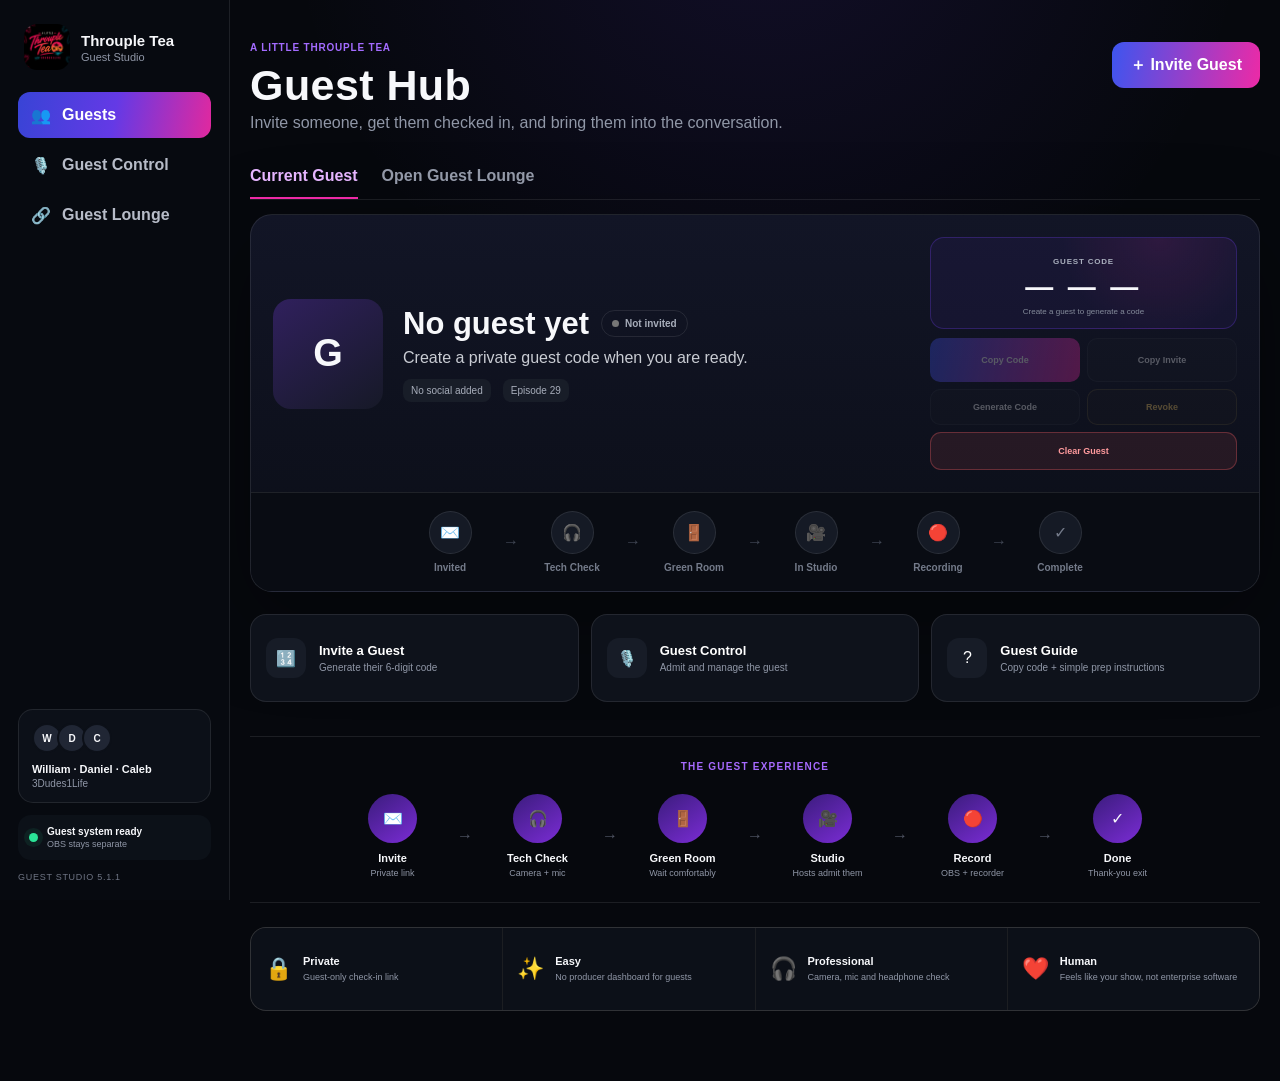
==== commit cc2e40ba: "Add files via upload" ====
--- a/index.html
+++ b/index.html
@@ -5,7 +5,7 @@
   <meta name="viewport" content="width=device-width,initial-scale=1,viewport-fit=cover">
   <meta name="theme-color" content="#06080d">
   <meta name="robots" content="noindex,nofollow,noarchive">
-  <title>Throuple Tea Guest Hub 5.1</title>
+  <title>Throuple Tea Guest Hub 5.1.1</title>
   <link rel="stylesheet" href="guest-hub.css?v=5.1">
 </head>
 <body>
@@ -29,7 +29,7 @@
           <small>3Dudes1Life</small>
         </div>
         <div class="ready-chip"><i></i><span><b>Guest system ready</b><small>OBS stays separate</small></span></div>
-        <div class="version">Guest Studio 5.1</div>
+        <div class="version">Guest Studio 5.1.1</div>
       </div>
     </aside>
 
@@ -160,6 +160,6 @@
 
   <div class="toast" id="toast"></div>
   <script src="shared-state.js"></script><script src="live-guest-config.js?v=4.5.3"></script><script src="live-guest.js?v=4.5.3"></script>
-  <script src="guest-hub.js?v=5.1"></script>
+  <script src="guest-hub.js?v=5.1.1"></script>
 </body>
 </html>
